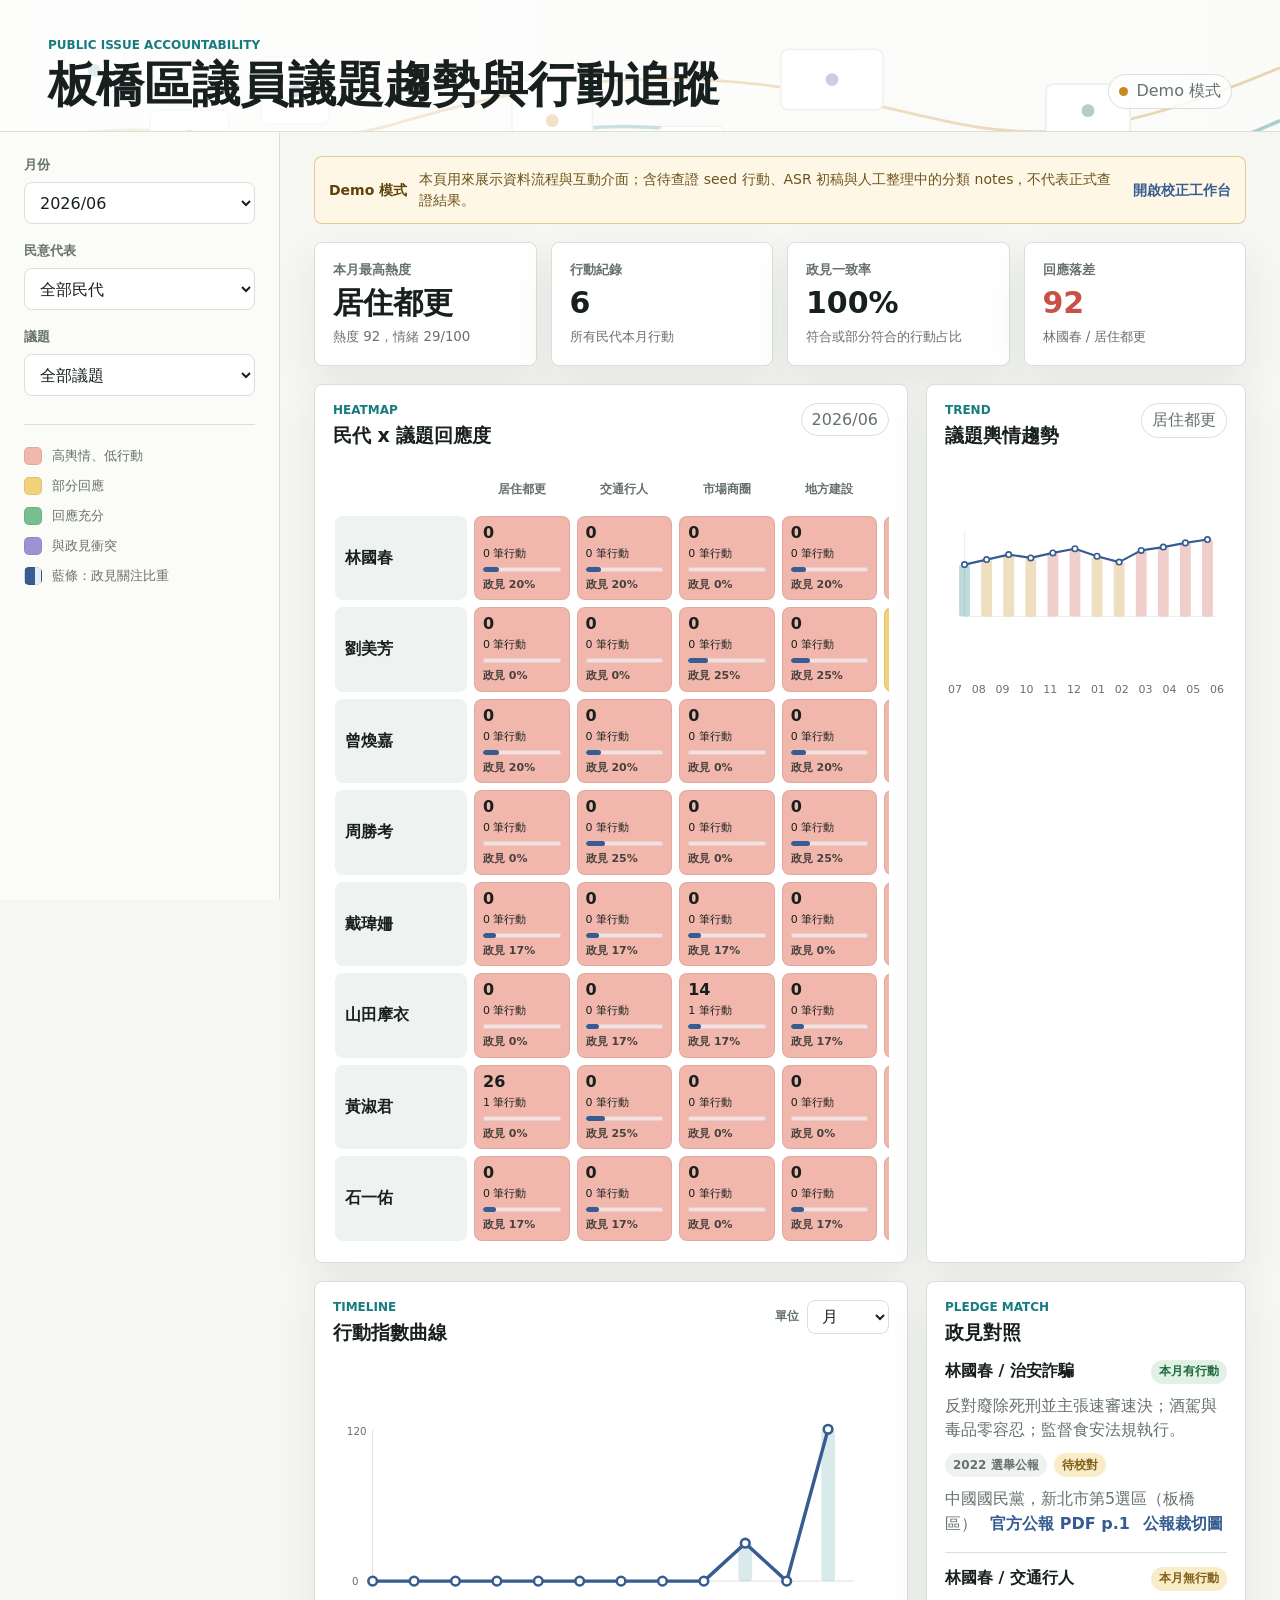
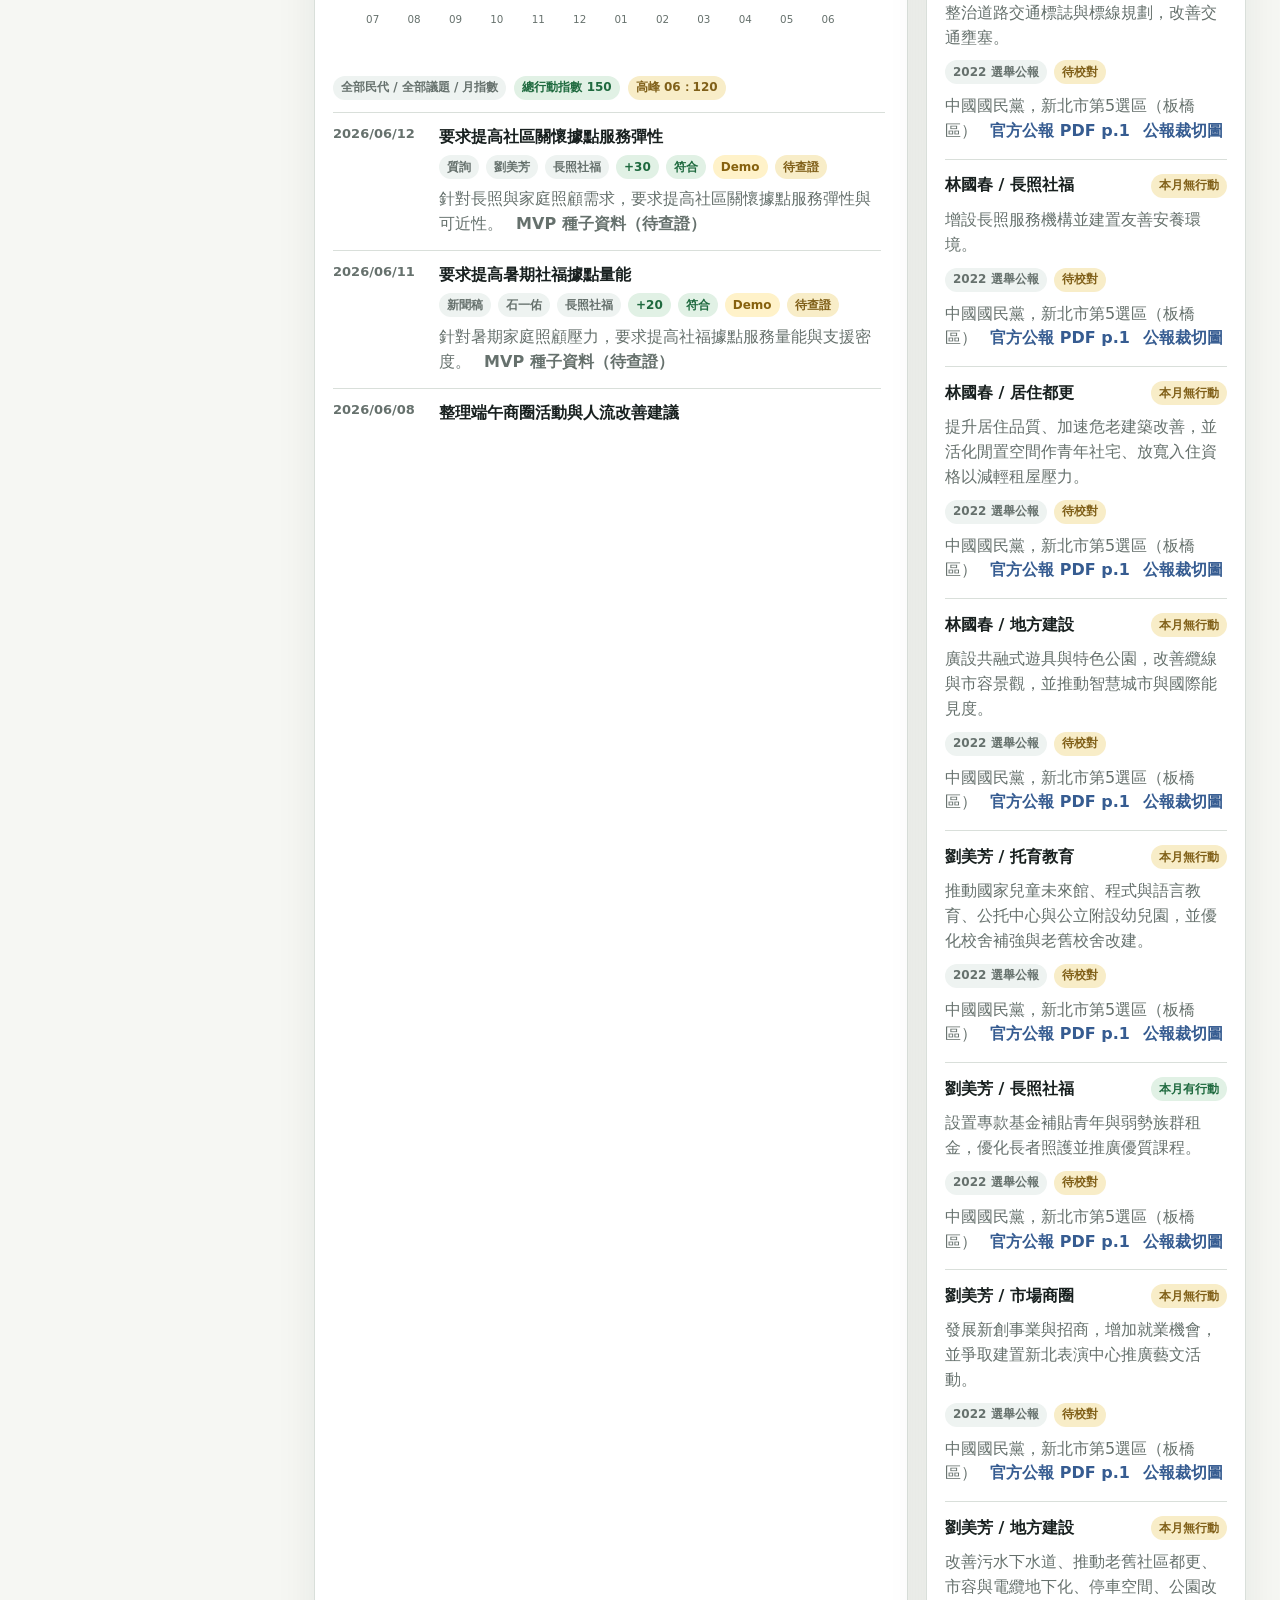
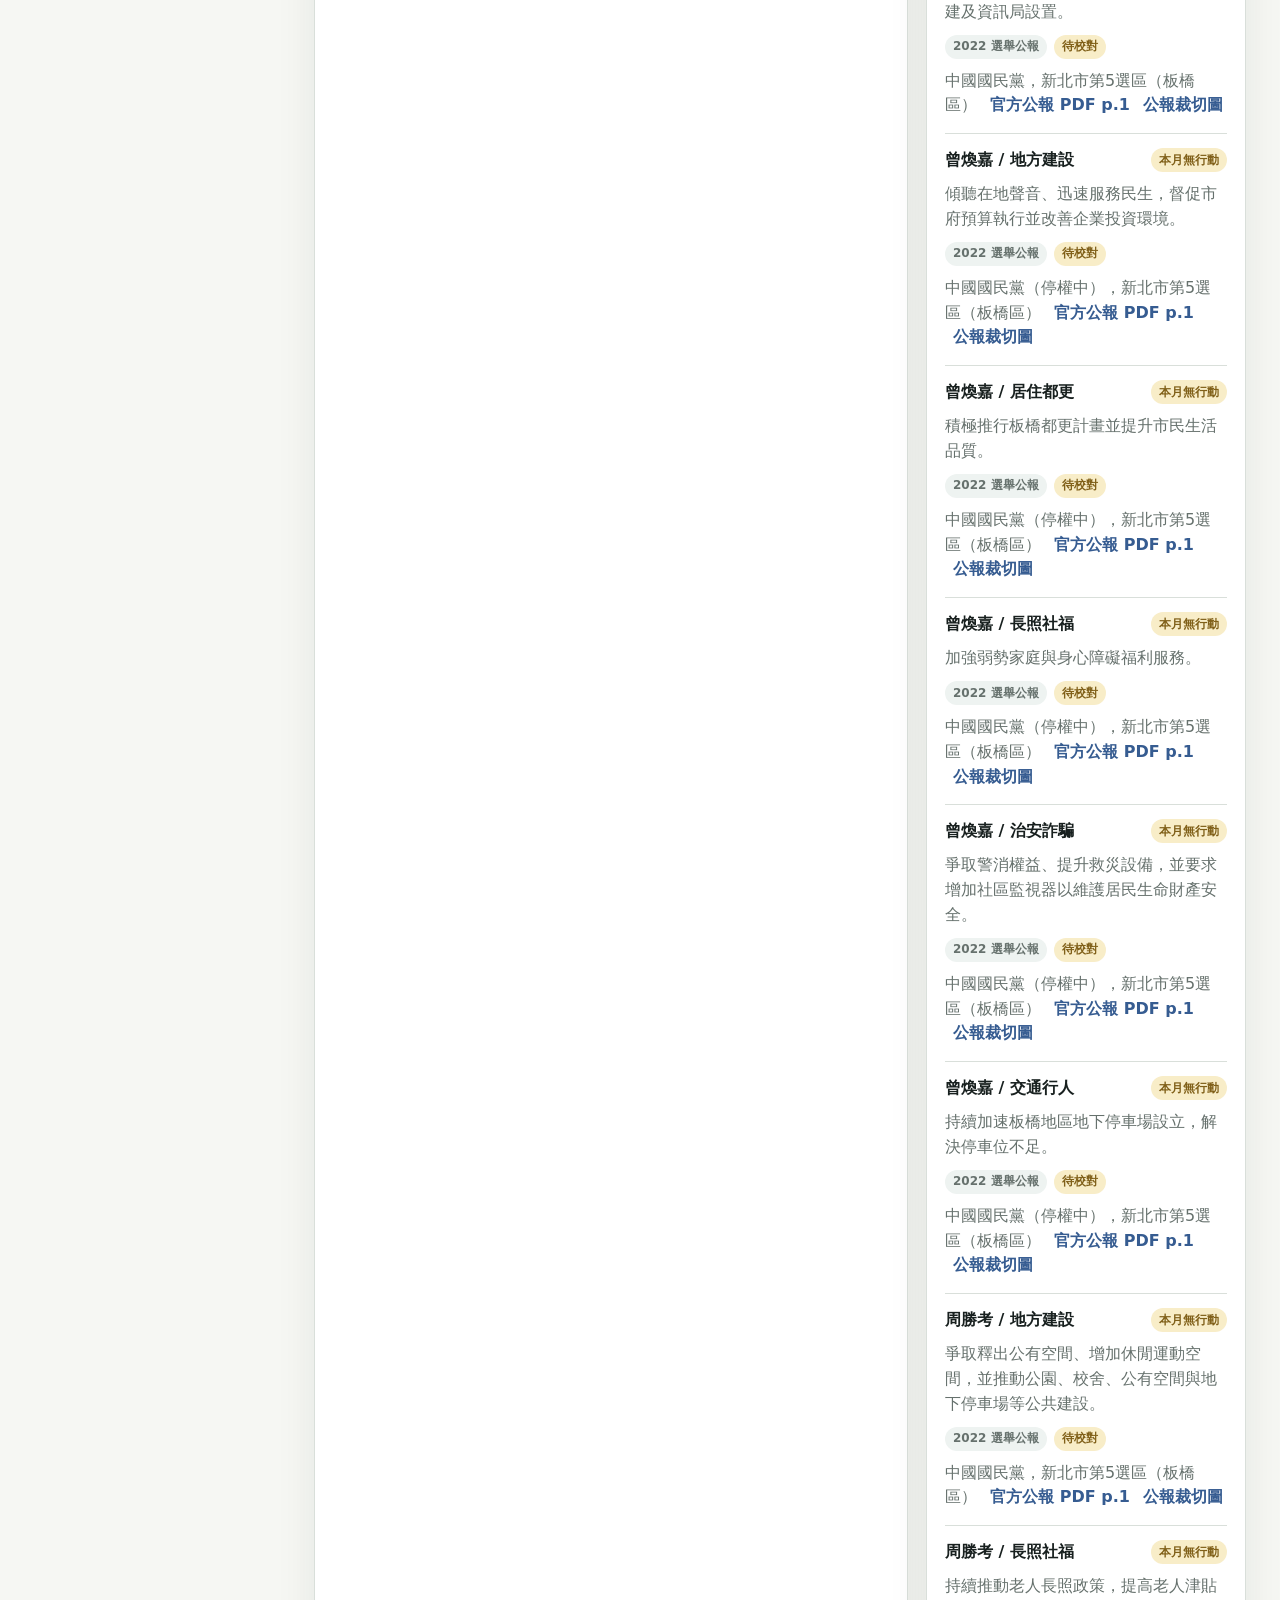
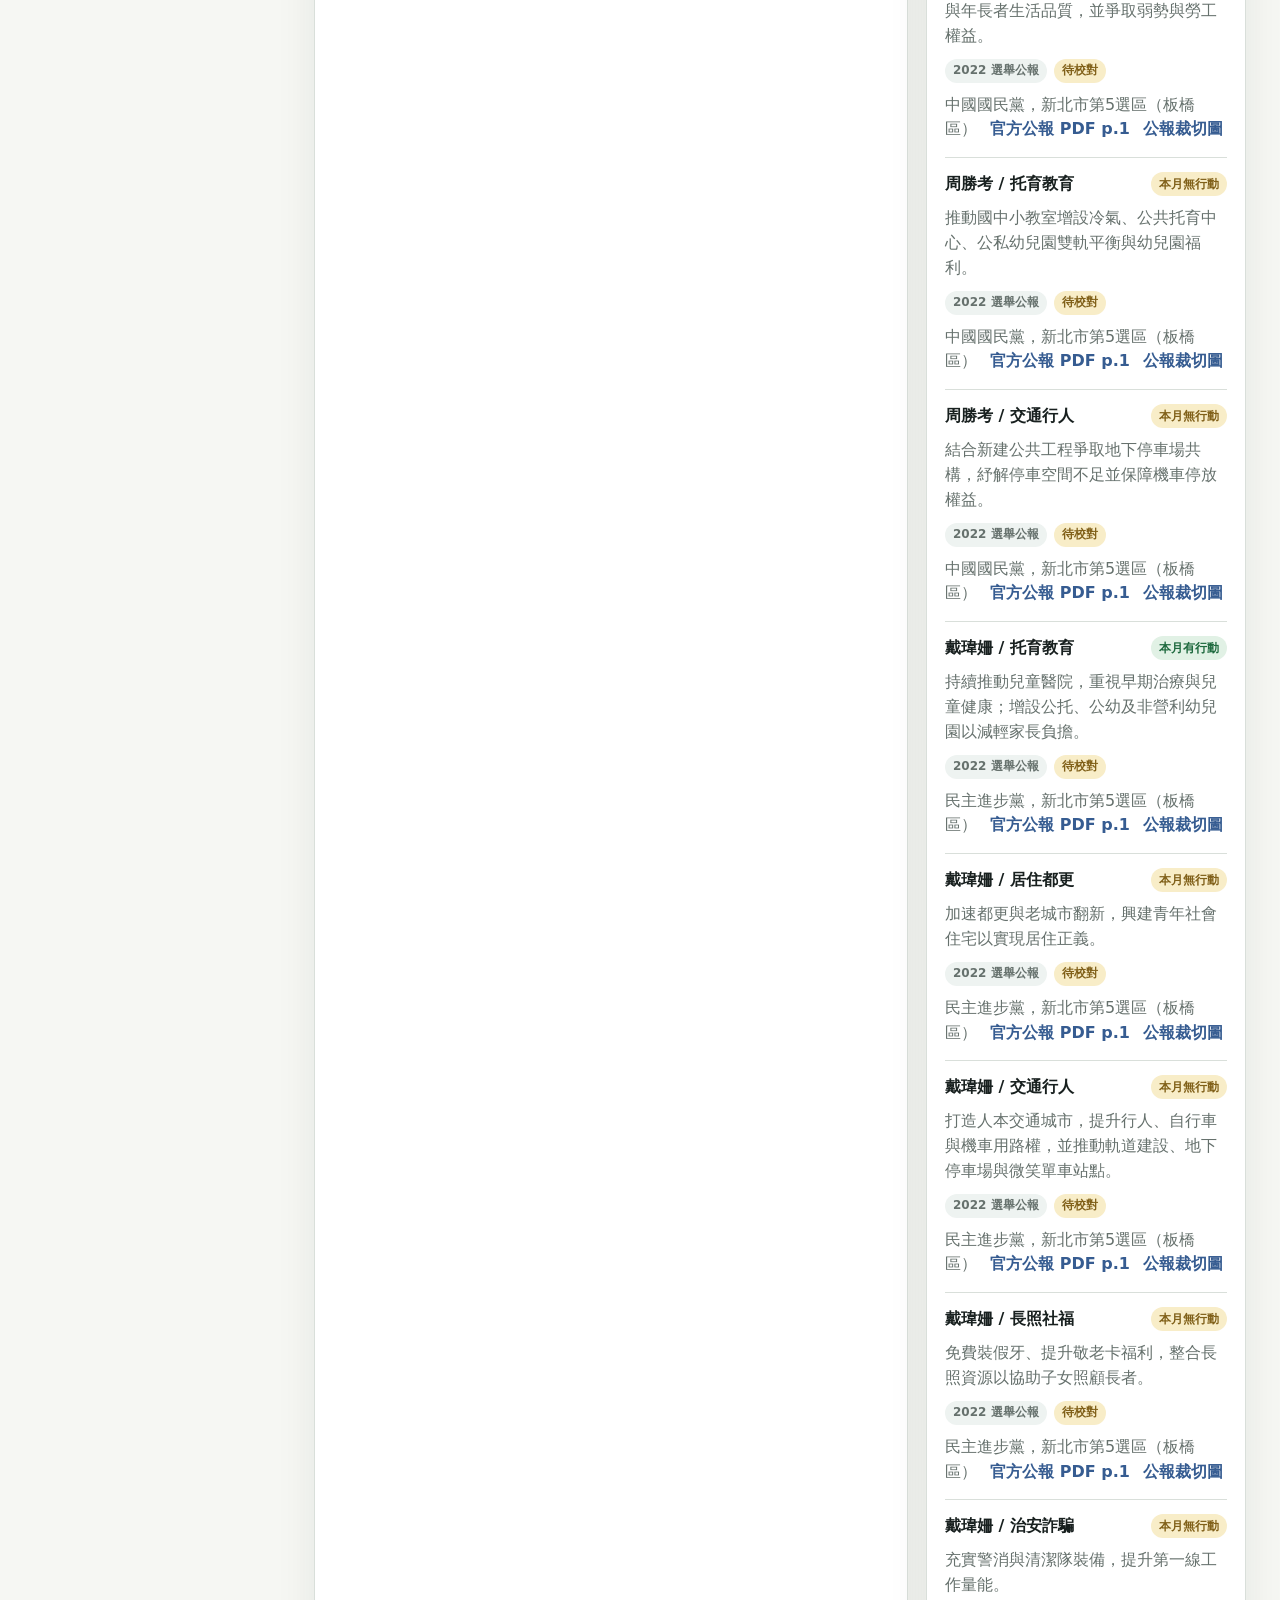
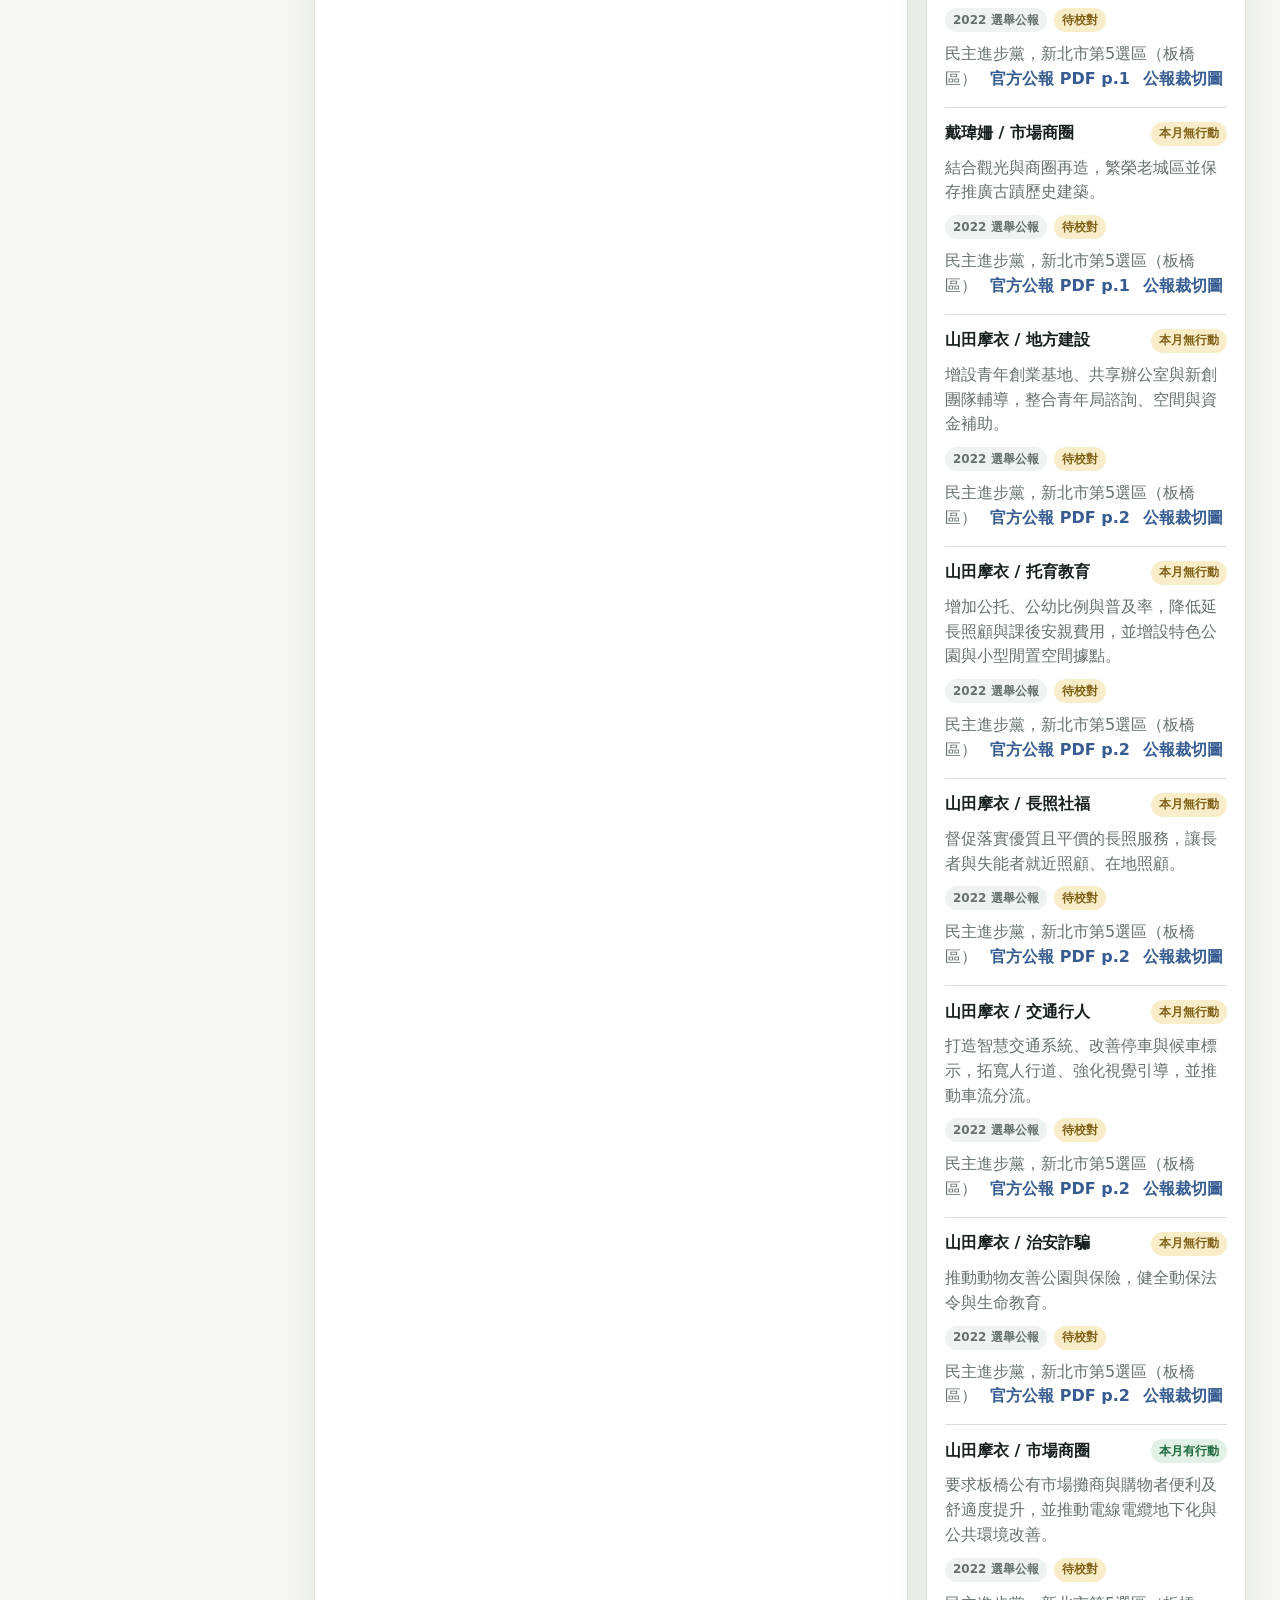
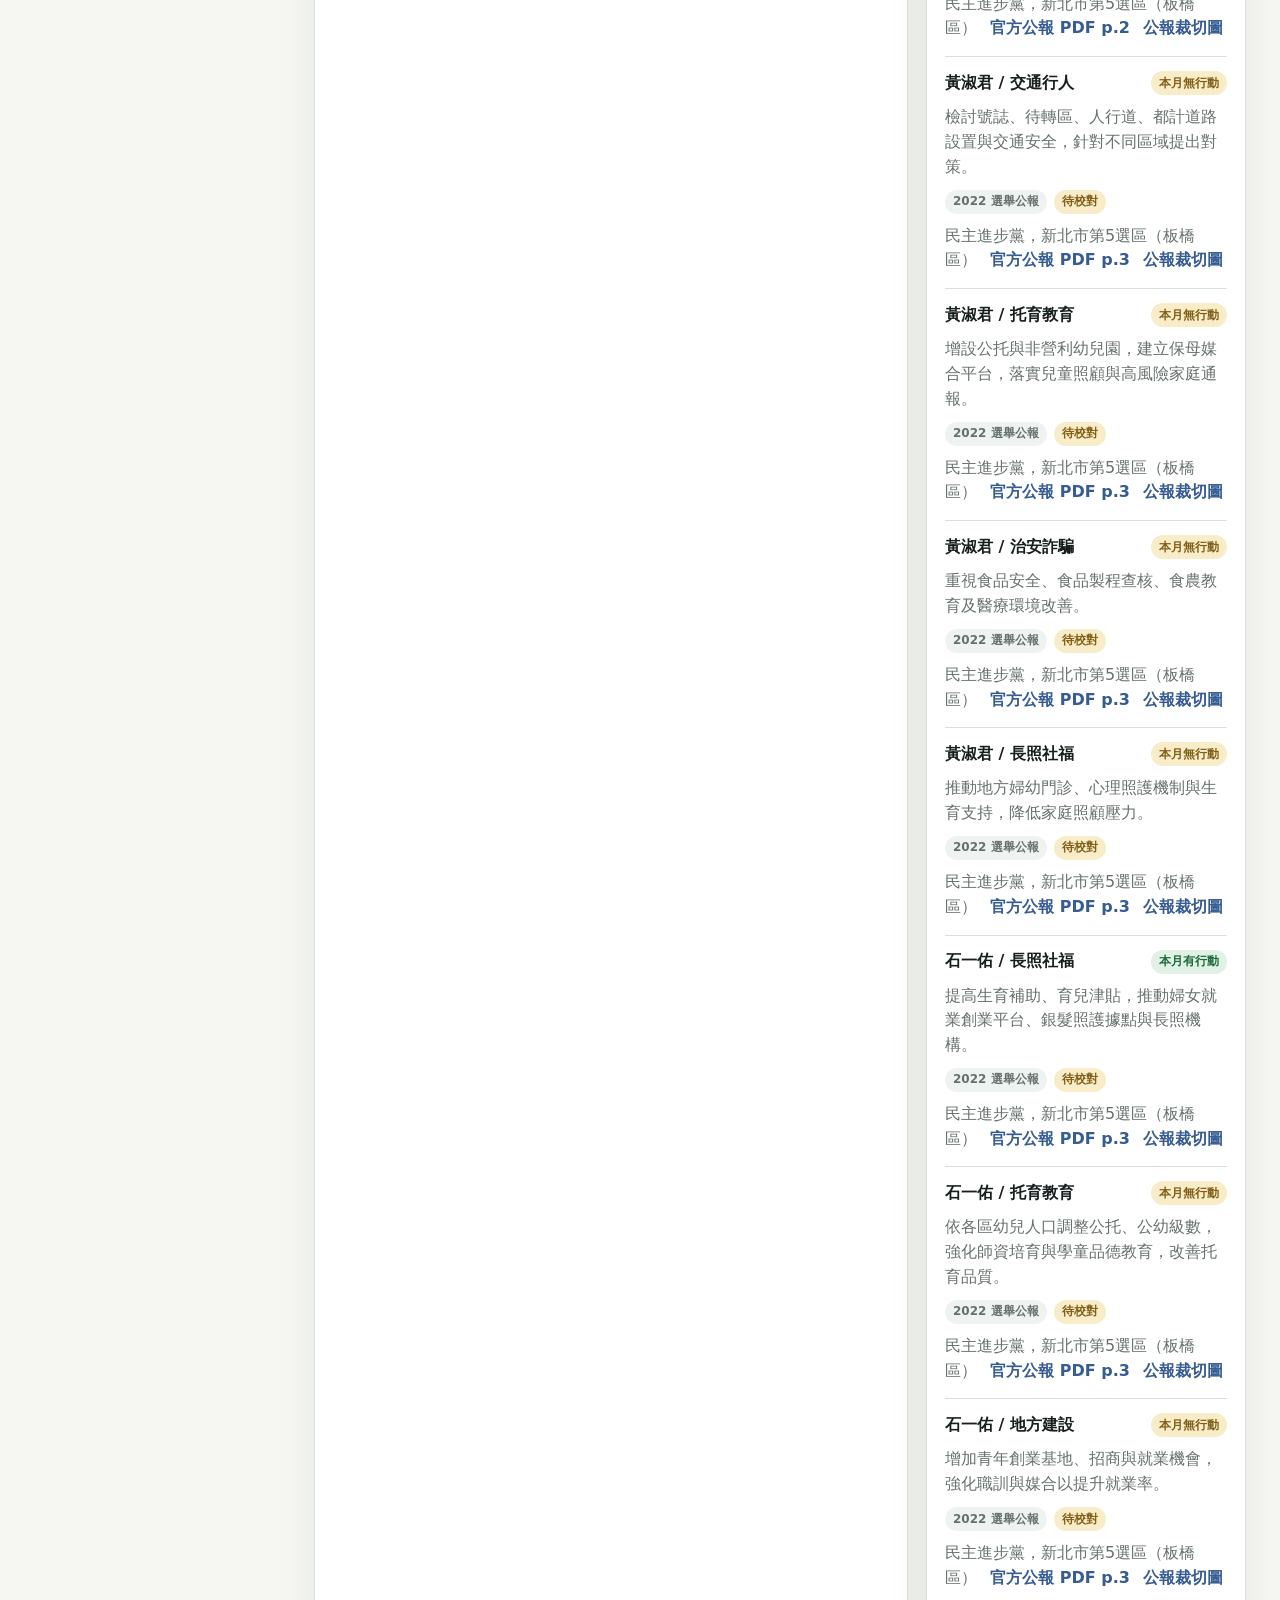
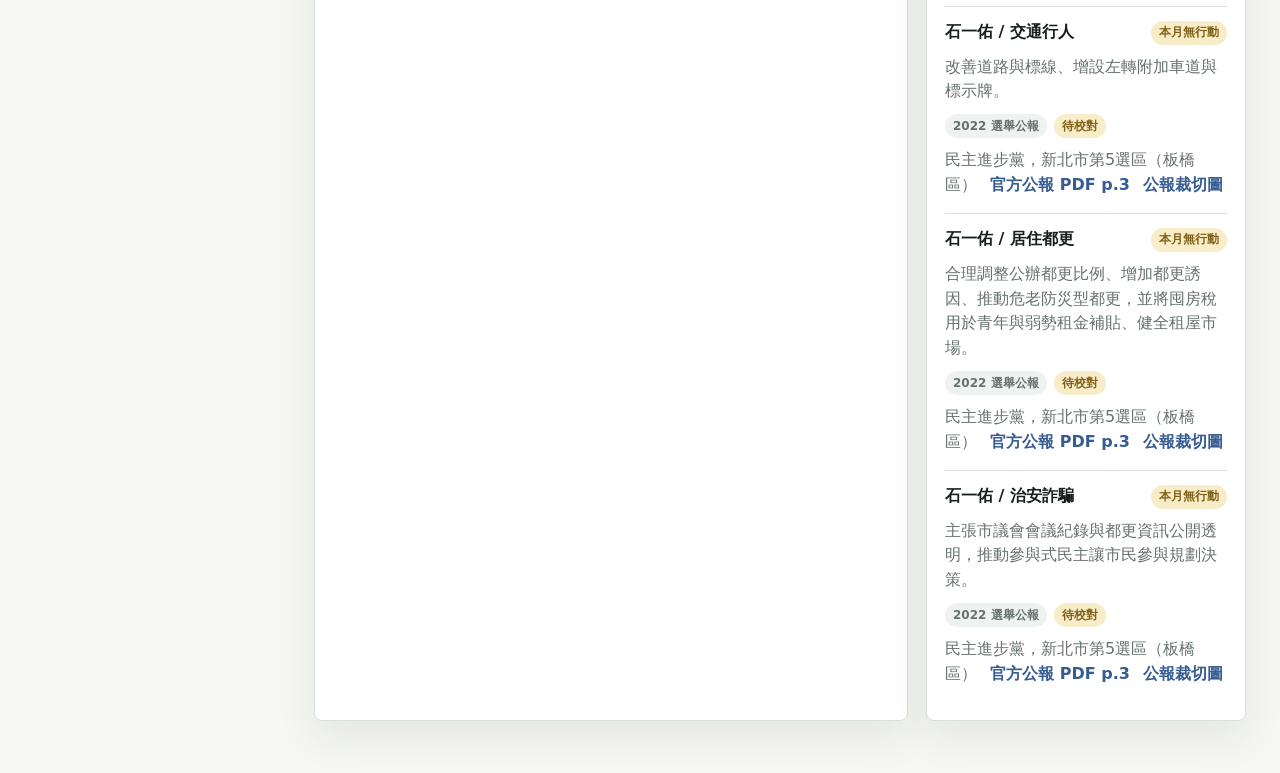
==== viewer/index.html @ 39107750 "Prepare GitHub Pages demo" ====
<!doctype html>
<html lang="zh-Hant">
  <head>
    <meta charset="utf-8" />
    <meta name="viewport" content="width=device-width, initial-scale=1" />
    <title>政治議題追蹤 MVP</title>
    <link rel="stylesheet" href="./styles.css" />
  </head>
  <body>
    <header class="app-header">
      <div>
        <p class="eyebrow">Public Issue Accountability</p>
        <h1>板橋區議員議題趨勢與行動追蹤</h1>
      </div>
      <div class="header-status">
        <span class="status-dot"></span>
        <span>Demo 模式</span>
      </div>
    </header>

    <main class="workspace">
      <aside class="sidebar" aria-label="篩選器">
        <div class="control-group">
          <label for="monthSelect">月份</label>
          <select id="monthSelect"></select>
        </div>
        <div class="control-group">
          <label for="repSelect">民意代表</label>
          <select id="repSelect"></select>
        </div>
        <div class="control-group">
          <label for="issueSelect">議題</label>
          <select id="issueSelect"></select>
        </div>
        <div class="legend">
          <div class="legend-row">
            <span class="swatch low"></span>
            <span>高輿情、低行動</span>
          </div>
          <div class="legend-row">
            <span class="swatch mid"></span>
            <span>部分回應</span>
          </div>
          <div class="legend-row">
            <span class="swatch high"></span>
            <span>回應充分</span>
          </div>
          <div class="legend-row">
            <span class="swatch conflict"></span>
            <span>與政見衝突</span>
          </div>
          <div class="legend-row">
            <span class="swatch pledge"></span>
            <span>藍條：政見關注比重</span>
          </div>
        </div>
      </aside>

      <section class="content">
        <section class="demo-notice" aria-label="Demo 模式說明">
          <strong>Demo 模式</strong>
          <span>本頁用來展示資料流程與互動介面；含待查證 seed 行動、ASR 初稿與人工整理中的分類 notes，不代表正式查證結果。</span>
          <a href="./reviewer/review.html">開啟校正工作台</a>
        </section>

        <section class="kpi-grid" aria-label="本月摘要">
          <article class="kpi">
            <span>本月最高熱度</span>
            <strong id="hotIssue">--</strong>
            <small id="hotIssueMeta">--</small>
          </article>
          <article class="kpi">
            <span>行動紀錄</span>
            <strong id="actionCount">--</strong>
            <small id="actionCountMeta">--</small>
          </article>
          <article class="kpi">
            <span>政見一致率</span>
            <strong id="alignmentRate">--</strong>
            <small>符合或部分符合的行動占比</small>
          </article>
          <article class="kpi warning">
            <span>回應落差</span>
            <strong id="responseGap">--</strong>
            <small id="responseGapMeta">--</small>
          </article>
        </section>

        <section class="analysis-grid">
          <section class="panel heatmap-panel">
            <div class="panel-title">
              <div>
                <p class="eyebrow">Heatmap</p>
                <div class="title-inline">
                  <h2>民代 x 議題回應度</h2>
                  <button id="resetFilters" class="ghost-button" type="button" hidden>
                    回到總覽
                  </button>
                </div>
              </div>
              <span id="heatmapMonth" class="pill"></span>
            </div>
            <div id="heatmap" class="heatmap" role="grid"></div>
          </section>

          <section class="panel trend-panel">
            <div class="panel-title">
              <div>
                <p class="eyebrow">Trend</p>
                <h2>議題輿情趨勢</h2>
              </div>
              <span id="trendIssue" class="pill"></span>
            </div>
            <div id="trendChart" class="trend-chart" aria-label="議題趨勢圖"></div>
          </section>
        </section>

        <section class="detail-grid">
          <section class="panel">
            <div class="panel-title">
              <div>
                <p class="eyebrow">Timeline</p>
                <h2>行動指數曲線</h2>
              </div>
              <div class="panel-actions">
                <label class="compact-label" for="timelineUnit">單位</label>
                <select id="timelineUnit" class="compact-select">
                  <option value="month">月</option>
                  <option value="day">日</option>
                </select>
              </div>
            </div>
            <div id="timeline" class="timeline"></div>
          </section>

          <section class="panel">
            <div class="panel-title">
              <div>
                <p class="eyebrow">Pledge Match</p>
                <h2>政見對照</h2>
              </div>
            </div>
            <div id="pledgePanel" class="pledge-panel"></div>
          </section>
        </section>
      </section>
    </main>

    <script src="./data.js"></script>
    <script src="./pledges.js"></script>
    <script src="./actions.js"></script>
    <script src="./actionEvidence.js"></script>
    <script src="./app.js"></script>
  </body>
</html>
---- viewer/styles.css ----
:root {
  color-scheme: light;
  --bg: #f6f7f3;
  --surface: #ffffff;
  --surface-2: #eef3f1;
  --ink: #18201f;
  --muted: #66716d;
  --line: #d9dfda;
  --teal: #167c80;
  --blue: #365c91;
  --gold: #c98921;
  --coral: #c95047;
  --green: #2f7d4f;
  --violet: #6554a6;
  --shadow: 0 16px 40px rgba(31, 43, 40, 0.08);
}

* {
  box-sizing: border-box;
}

body {
  margin: 0;
  background: var(--bg);
  color: var(--ink);
  font-family:
    Inter, ui-sans-serif, system-ui, -apple-system, BlinkMacSystemFont,
    "Segoe UI", "Noto Sans TC", sans-serif;
}

button,
select {
  font: inherit;
}

button {
  border: 0;
}

.app-header {
  display: flex;
  align-items: end;
  justify-content: space-between;
  gap: 24px;
  min-height: 132px;
  padding: 28px clamp(18px, 4vw, 48px) 22px;
  background:
    linear-gradient(90deg, rgba(255, 255, 255, 0.86), rgba(255, 255, 255, 0.5)),
    url("./assets/civic-grid.svg");
  background-size: cover;
  border-bottom: 1px solid var(--line);
}

h1,
h2,
p {
  margin: 0;
}

h1 {
  max-width: 880px;
  font-size: clamp(28px, 4vw, 48px);
  line-height: 1.05;
  letter-spacing: 0;
}

h2 {
  font-size: 19px;
  line-height: 1.2;
  letter-spacing: 0;
}

.eyebrow {
  margin-bottom: 7px;
  color: var(--teal);
  font-size: 12px;
  font-weight: 800;
  letter-spacing: 0;
  text-transform: uppercase;
}

.header-status,
.pill {
  display: inline-flex;
  align-items: center;
  gap: 8px;
  min-height: 32px;
  padding: 6px 10px;
  border: 1px solid var(--line);
  border-radius: 999px;
  background: rgba(255, 255, 255, 0.82);
  color: var(--muted);
  white-space: nowrap;
}

.status-dot {
  width: 9px;
  height: 9px;
  border-radius: 999px;
  background: var(--gold);
}

.workspace {
  display: grid;
  grid-template-columns: 280px minmax(0, 1fr);
  min-height: calc(100vh - 132px);
}

.sidebar {
  position: sticky;
  top: 0;
  align-self: start;
  min-height: calc(100vh - 132px);
  padding: 24px;
  border-right: 1px solid var(--line);
  background: #fbfcf8;
}

.control-group {
  display: grid;
  gap: 8px;
  margin-bottom: 18px;
}

label {
  color: var(--muted);
  font-size: 13px;
  font-weight: 700;
}

select {
  width: 100%;
  min-height: 42px;
  padding: 8px 34px 8px 11px;
  border: 1px solid var(--line);
  border-radius: 8px;
  background: var(--surface);
  color: var(--ink);
}

.ghost-button {
  display: inline-flex;
  align-items: center;
  justify-content: center;
  width: 100%;
  min-height: 42px;
  margin: 2px 0 18px;
  border: 1px solid var(--blue);
  border-radius: 8px;
  background: #eef4fb;
  color: var(--blue);
  font-weight: 850;
  cursor: pointer;
}

.ghost-button[hidden] {
  display: none;
}

.ghost-button:hover,
.ghost-button:focus-visible {
  outline: 2px solid rgba(54, 92, 145, 0.32);
  outline-offset: 2px;
}

.title-inline {
  display: flex;
  align-items: center;
  flex-wrap: wrap;
  gap: 10px;
}

.title-inline .ghost-button {
  width: auto;
  min-height: 32px;
  margin: 0;
  padding: 5px 12px;
  font-size: 13px;
}

.legend {
  display: grid;
  gap: 12px;
  margin-top: 28px;
  padding-top: 22px;
  border-top: 1px solid var(--line);
  color: var(--muted);
  font-size: 13px;
}

.legend-row {
  display: flex;
  align-items: center;
  gap: 10px;
}

.swatch {
  width: 18px;
  height: 18px;
  border-radius: 5px;
  border: 1px solid rgba(0, 0, 0, 0.08);
}

.swatch.low {
  background: #f2b7ac;
}

.swatch.mid {
  background: #f2d27b;
}

.swatch.high {
  background: #77bf91;
}

.swatch.conflict {
  background: #9f91d3;
}

.swatch.pledge {
  background: linear-gradient(90deg, var(--blue) 64%, #e7edf5 64%);
}

.content {
  min-width: 0;
  padding: 24px clamp(16px, 3vw, 34px) 34px;
}

.demo-notice {
  display: flex;
  align-items: center;
  gap: 12px;
  margin-bottom: 18px;
  padding: 12px 14px;
  border: 1px solid rgba(201, 137, 33, 0.42);
  border-radius: 8px;
  background: #fff7e6;
  color: #5e430b;
  line-height: 1.5;
}

.demo-notice strong {
  flex: 0 0 auto;
  font-size: 14px;
}

.demo-notice span {
  flex: 1 1 auto;
  color: #6d531b;
  font-size: 14px;
}

.demo-notice a {
  flex: 0 0 auto;
  color: var(--blue);
  font-size: 14px;
  font-weight: 850;
  text-decoration: none;
}

.kpi-grid {
  display: grid;
  grid-template-columns: repeat(4, minmax(0, 1fr));
  gap: 14px;
  margin-bottom: 18px;
}

.kpi {
  display: grid;
  gap: 8px;
  min-height: 124px;
  padding: 18px;
  border: 1px solid var(--line);
  border-radius: 8px;
  background: var(--surface);
  box-shadow: var(--shadow);
}

.kpi span {
  color: var(--muted);
  font-size: 13px;
  font-weight: 800;
}

.kpi strong {
  color: var(--ink);
  font-size: 30px;
  line-height: 1;
  letter-spacing: 0;
}

.kpi small {
  color: var(--muted);
  line-height: 1.45;
}

.kpi.warning strong {
  color: var(--coral);
}

.analysis-grid,
.detail-grid {
  display: grid;
  grid-template-columns: minmax(0, 1.3fr) minmax(320px, 0.7fr);
  gap: 18px;
  margin-bottom: 18px;
}

.panel {
  min-width: 0;
  padding: 18px;
  border: 1px solid var(--line);
  border-radius: 8px;
  background: var(--surface);
  box-shadow: var(--shadow);
}

.panel-title {
  display: flex;
  align-items: start;
  justify-content: space-between;
  gap: 16px;
  margin-bottom: 16px;
}

.panel-actions {
  display: flex;
  align-items: center;
  gap: 8px;
}

.compact-label {
  color: var(--muted);
  font-size: 12px;
  font-weight: 800;
}

.compact-select {
  width: auto;
  min-width: 82px;
  min-height: 34px;
  padding: 5px 28px 5px 10px;
}

.heatmap {
  display: grid;
  gap: 7px;
  overflow-x: auto;
  padding: 8px 2px 3px;
}

.heatmap-row {
  display: grid;
  grid-template-columns: 132px repeat(var(--issue-count), minmax(92px, 1fr));
  gap: 7px;
  min-width: var(--heatmap-min-width, 850px);
}

.heatmap-label,
.heatmap-cell {
  min-height: 76px;
  border-radius: 8px;
}

.heatmap-head {
  display: grid;
  place-items: center;
  min-height: 38px;
  padding: 4px 6px;
  border-radius: 8px;
  background: transparent;
  color: var(--muted);
  font-size: 12px;
  font-weight: 800;
  text-align: center;
}

.heatmap-issue-head {
  width: 100%;
  cursor: pointer;
}

.heatmap-issue-head:hover,
.heatmap-issue-head:focus-visible {
  background: var(--surface-2);
  color: var(--blue);
  outline: 2px solid rgba(54, 92, 145, 0.28);
  outline-offset: 2px;
}

.heatmap-label {
  display: flex;
  align-items: center;
  padding: 8px 10px;
  background: var(--surface-2);
  font-weight: 800;
}

.heatmap-cell {
  display: grid;
  align-content: center;
  gap: 6px;
  width: 100%;
  border: 1px solid rgba(0, 0, 0, 0.08);
  padding: 8px;
  color: #17201d;
  text-align: left;
  cursor: pointer;
}

.heatmap-cell:hover,
.heatmap-cell:focus-visible {
  outline: 2px solid var(--blue);
  outline-offset: 2px;
}

.heatmap-cell strong {
  font-size: 16px;
  line-height: 1;
}

.heatmap-cell span {
  font-size: 11px;
  line-height: 1.25;
}

.pledge-meter {
  display: block;
  width: 100%;
  height: 5px;
  overflow: hidden;
  border-radius: 999px;
  background: rgba(255, 255, 255, 0.58);
  box-shadow: inset 0 0 0 1px rgba(54, 92, 145, 0.12);
}

.pledge-meter span {
  display: block;
  height: 100%;
  border-radius: inherit;
  background: var(--blue);
}

.heatmap-cell .pledge-attention {
  color: rgba(23, 32, 29, 0.78);
  font-weight: 800;
}

.trend-chart {
  display: grid;
  grid-template-rows: 220px auto;
  min-height: 282px;
}

.trend-svg {
  width: 100%;
  height: 220px;
  overflow: visible;
}

.trend-axis {
  display: grid;
  grid-template-columns: repeat(12, 1fr);
  gap: 4px;
  color: var(--muted);
  font-size: 11px;
  text-align: center;
}

.timeline {
  display: grid;
  gap: 12px;
  overflow: hidden;
  padding-right: 4px;
}

.timeline-chart {
  display: grid;
  gap: 10px;
}

.timeline-svg {
  width: 100%;
  height: 306px;
  overflow: visible;
}

.timeline-summary {
  display: flex;
  flex-wrap: wrap;
  gap: 8px;
}

.evidence-list {
  max-height: 310px;
  overflow: auto;
  padding-right: 4px;
  border-top: 1px solid var(--line);
}

.event {
  display: grid;
  grid-template-columns: 92px minmax(0, 1fr);
  gap: 14px;
  padding: 13px 0;
  border-bottom: 1px solid var(--line);
}

.event:last-child {
  border-bottom: 0;
}

.event-date {
  color: var(--muted);
  font-size: 13px;
  font-weight: 800;
}

.event-body {
  display: grid;
  gap: 8px;
}

.event-title {
  font-weight: 850;
  line-height: 1.35;
}

.event-meta {
  display: flex;
  flex-wrap: wrap;
  gap: 7px;
}

.tag {
  display: inline-flex;
  align-items: center;
  min-height: 24px;
  padding: 3px 8px;
  border-radius: 999px;
  background: var(--surface-2);
  color: var(--muted);
  font-size: 12px;
  font-weight: 750;
}

.tag.good {
  background: #e1f1e5;
  color: #1f6a3f;
}

.tag.mixed {
  background: #f8edc8;
  color: #806019;
}

.tag.bad {
  background: #f8ddd9;
  color: #9c352d;
}

.tag.conflict {
  background: #e9e5f7;
  color: #55459b;
}

.tag.demo {
  background: #fff2c9;
  color: #86610e;
}

.event-summary,
.pledge-copy {
  color: var(--muted);
  line-height: 1.55;
}

.source-link {
  display: inline-flex;
  margin-left: 8px;
  color: var(--blue);
  font-weight: 800;
  text-decoration: none;
}

.source-link:hover {
  text-decoration: underline;
}

.source-note {
  display: inline-flex;
  margin-left: 8px;
  color: var(--muted);
  font-weight: 800;
}

.source-link.compact,
.source-note.compact {
  margin-left: 4px;
}

.event-evidence {
  margin-top: 10px;
  border-top: 1px solid var(--line);
  padding-top: 10px;
}

.event-evidence summary {
  cursor: pointer;
  color: var(--ink);
  font-size: 13px;
  font-weight: 900;
}

.evidence-items {
  display: grid;
  gap: 9px;
  margin-top: 10px;
}

.evidence-item {
  display: grid;
  grid-template-columns: max-content minmax(0, 1fr);
  align-items: start;
  gap: 8px;
}

.evidence-item p {
  margin: 0;
  color: var(--muted);
  line-height: 1.5;
}

.pledge-panel {
  display: grid;
  gap: 14px;
}

.pledge-block {
  display: grid;
  gap: 10px;
  padding-bottom: 15px;
  border-bottom: 1px solid var(--line);
}

.pledge-block:last-child {
  border-bottom: 0;
}

.pledge-heading {
  display: flex;
  align-items: center;
  justify-content: space-between;
  gap: 10px;
  font-weight: 850;
}

.empty-state {
  padding: 28px 0;
  color: var(--muted);
  line-height: 1.6;
}

@media (max-width: 1080px) {
  .workspace,
  .analysis-grid,
  .detail-grid {
    grid-template-columns: 1fr;
  }

  .sidebar {
    position: static;
    min-height: auto;
    display: grid;
    grid-template-columns: repeat(3, minmax(0, 1fr));
    gap: 14px;
    border-right: 0;
    border-bottom: 1px solid var(--line);
  }

  .legend {
    grid-column: 1 / -1;
    grid-template-columns: repeat(5, max-content);
    align-items: center;
    gap: 16px;
    margin-top: 0;
    padding-top: 14px;
  }
}

@media (max-width: 760px) {
  .app-header {
    display: grid;
    align-items: start;
  }

  .sidebar,
  .kpi-grid {
    grid-template-columns: 1fr;
  }

  .legend {
    grid-template-columns: 1fr 1fr;
  }

  .panel-title {
    display: grid;
  }

  .panel-actions {
    justify-content: start;
  }

  .event {
    grid-template-columns: 1fr;
    gap: 5px;
  }
}
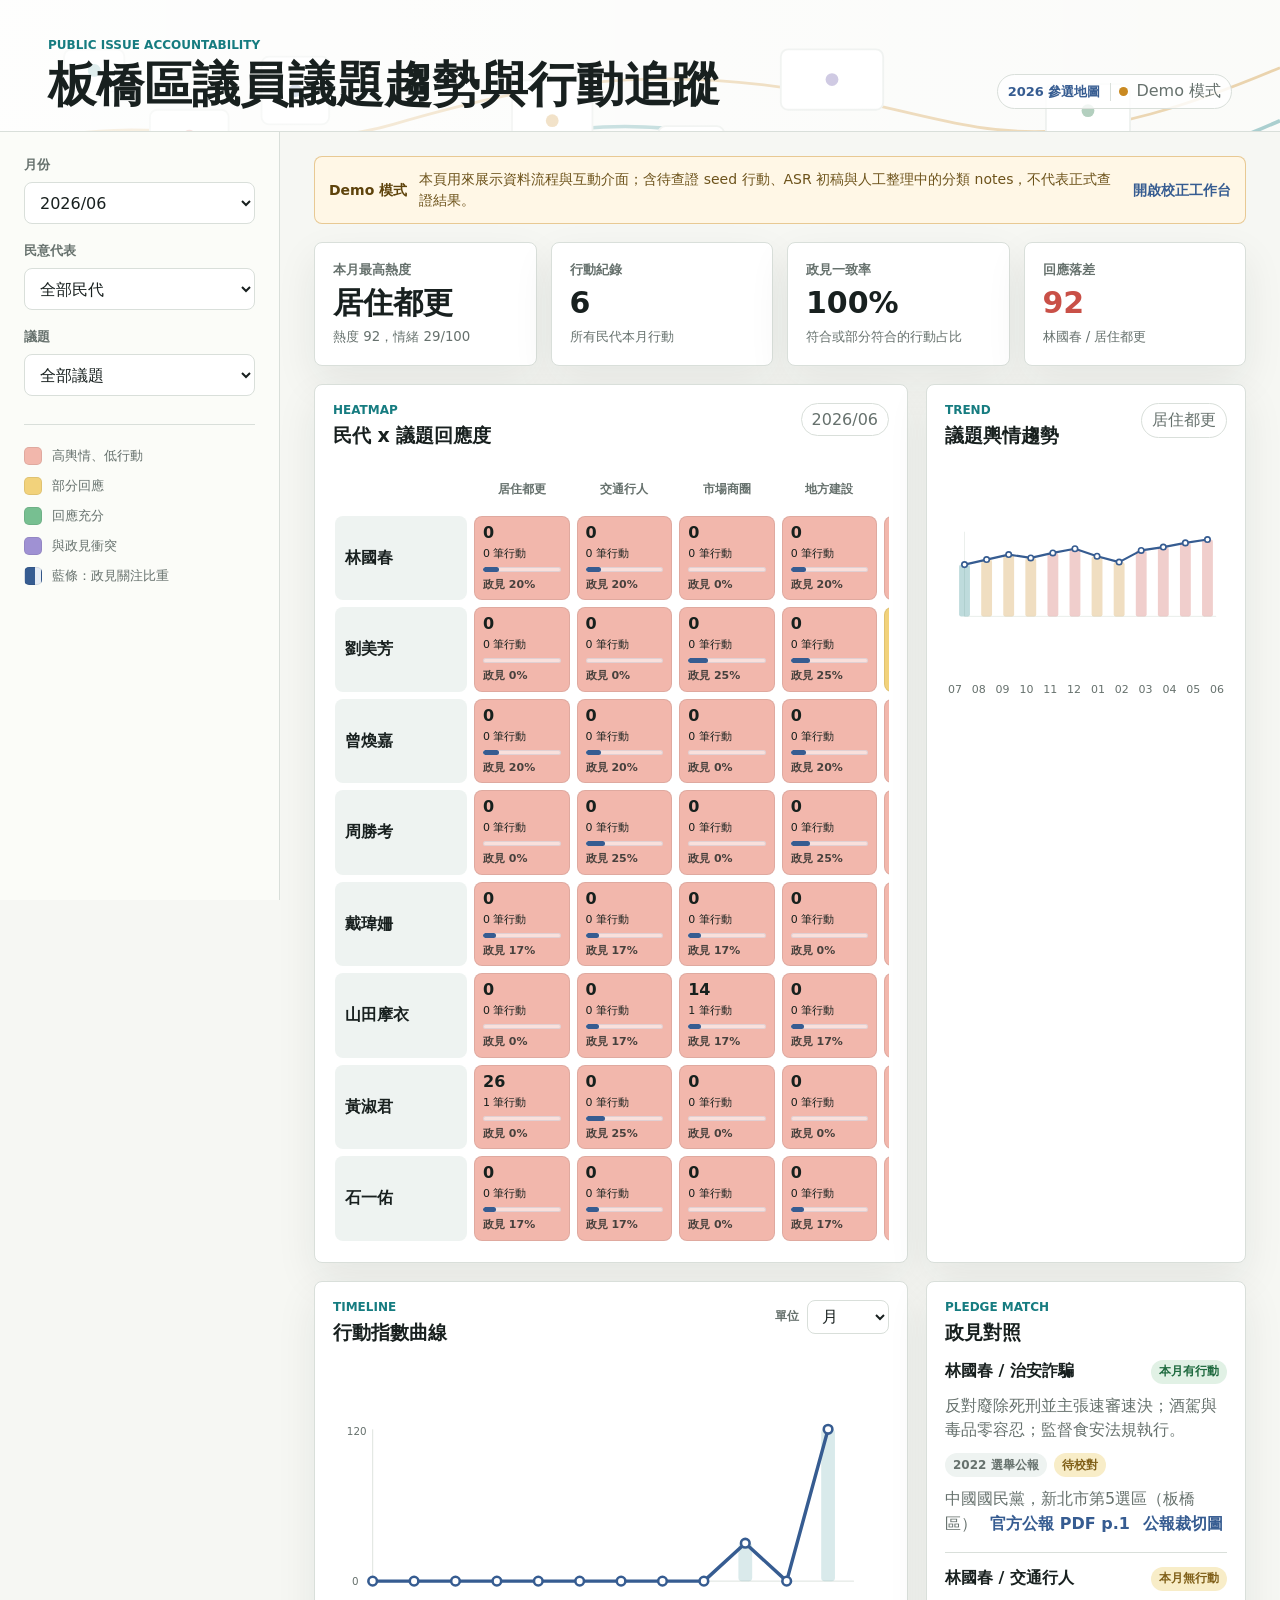
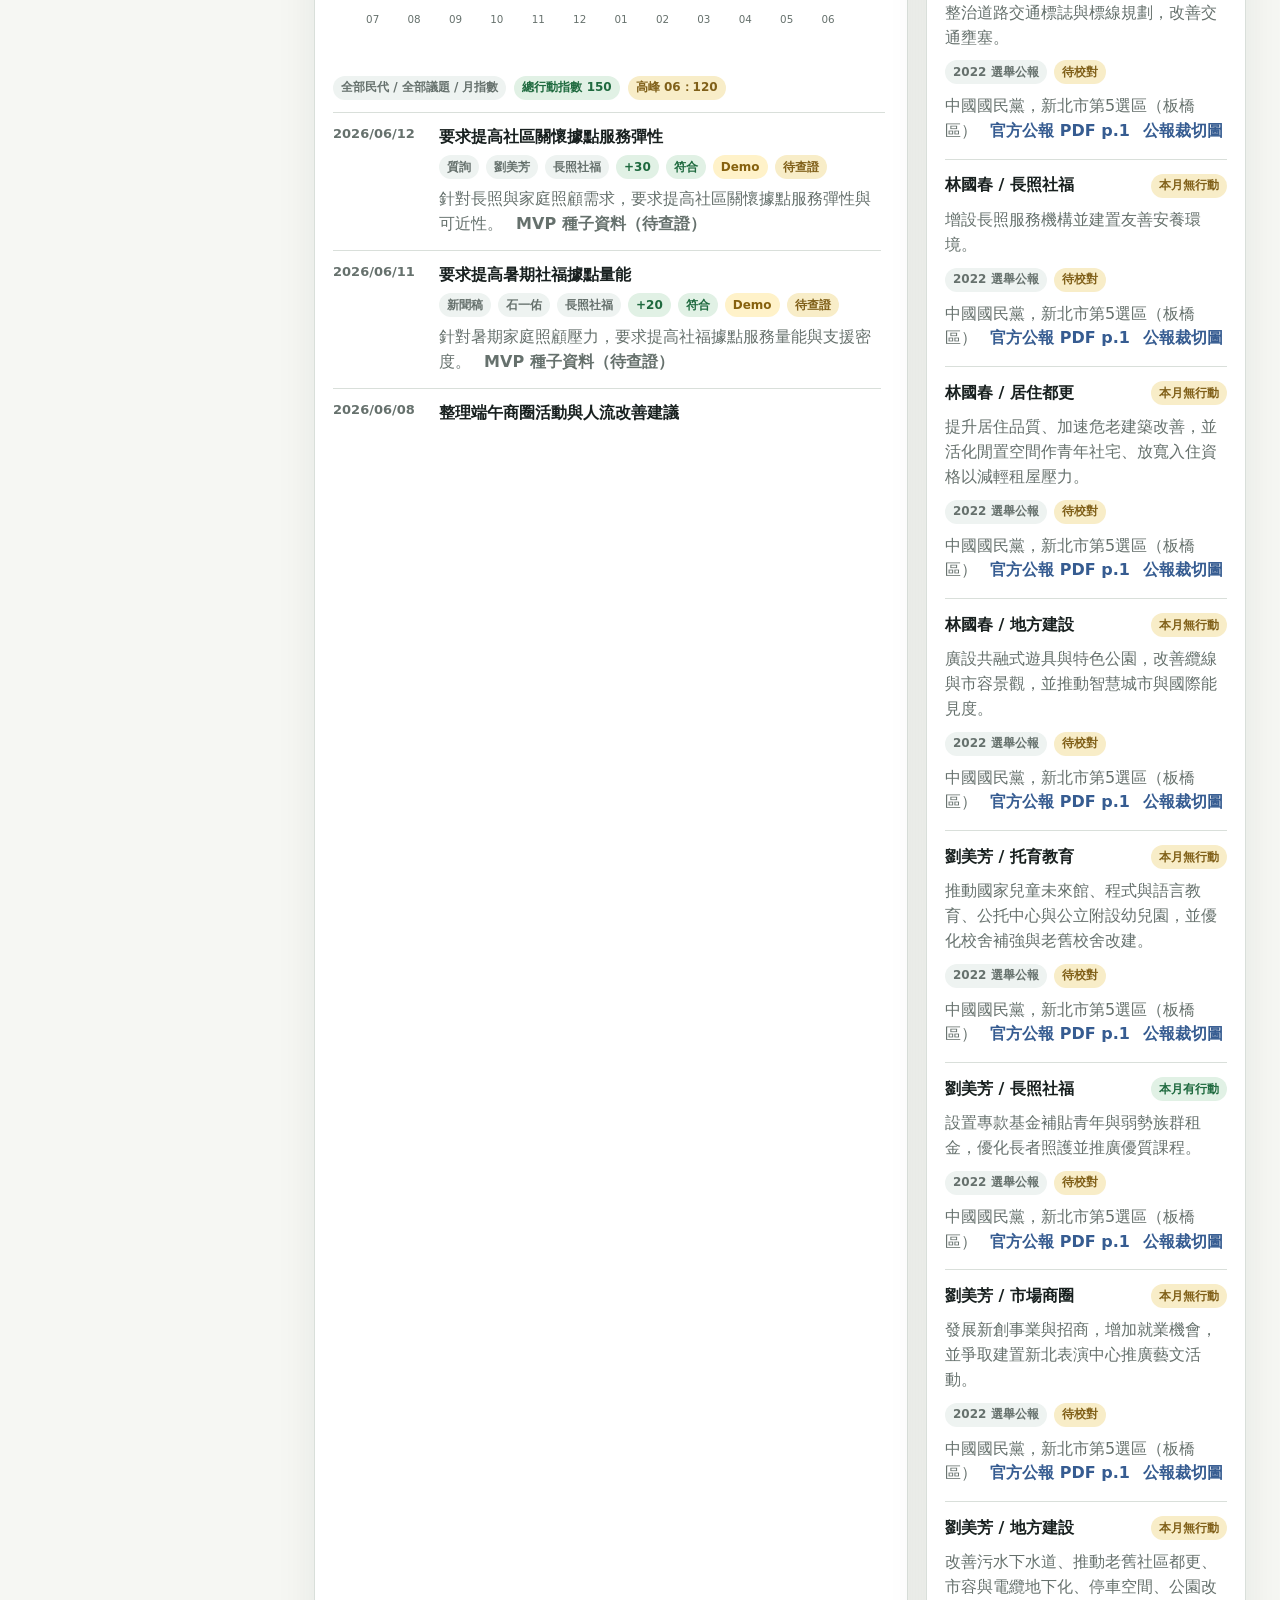
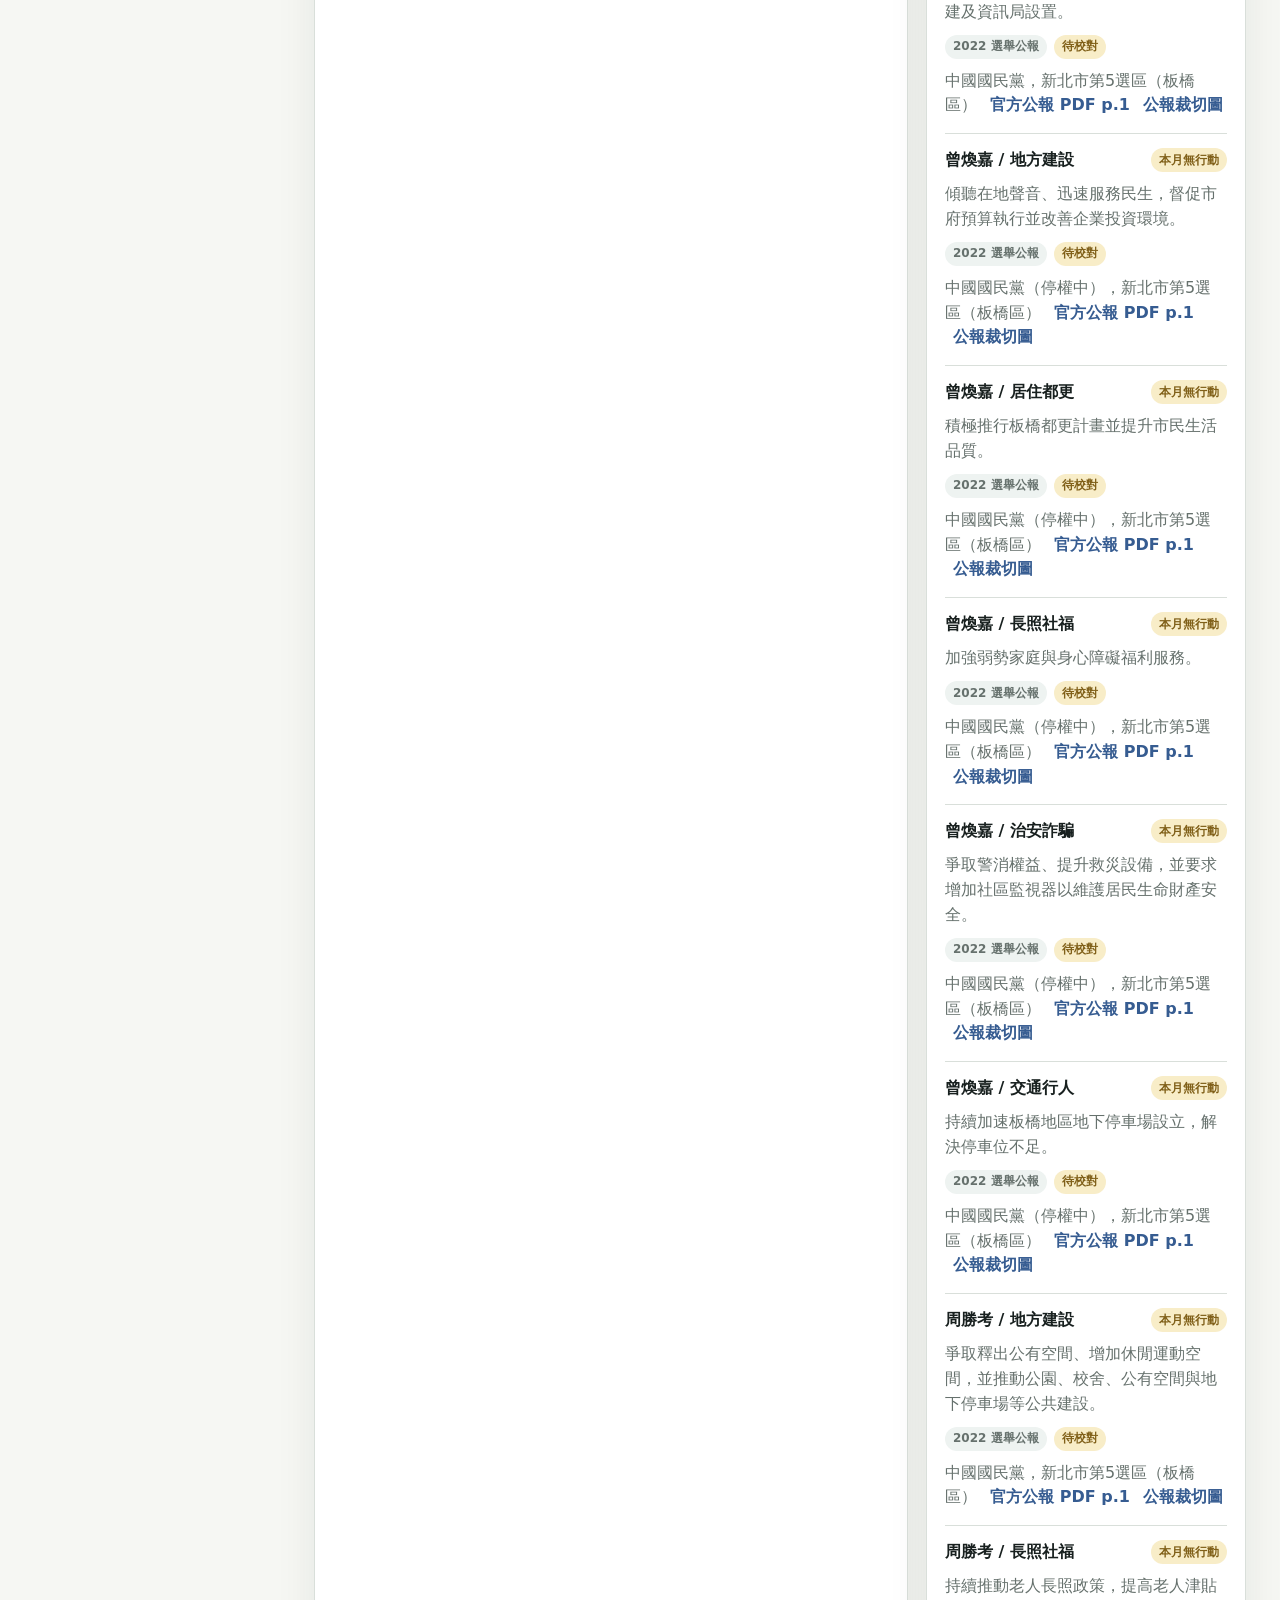
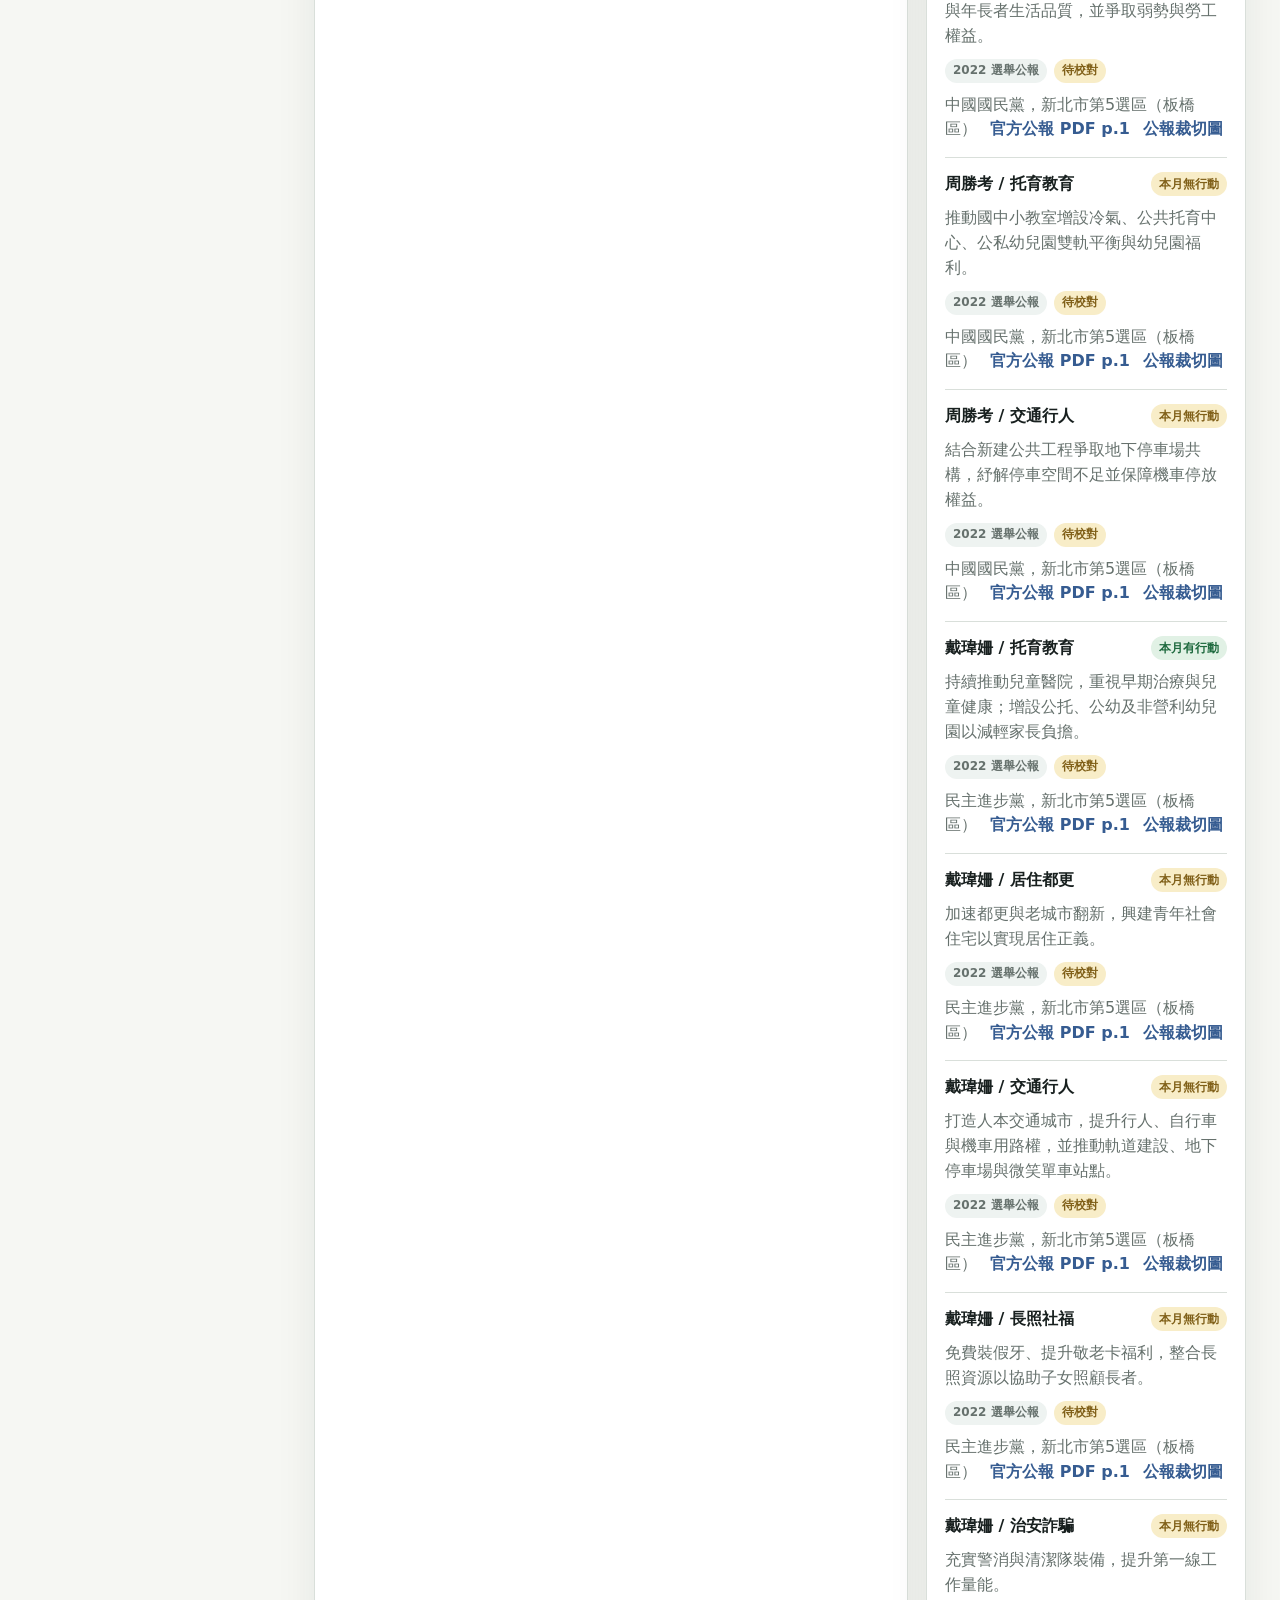
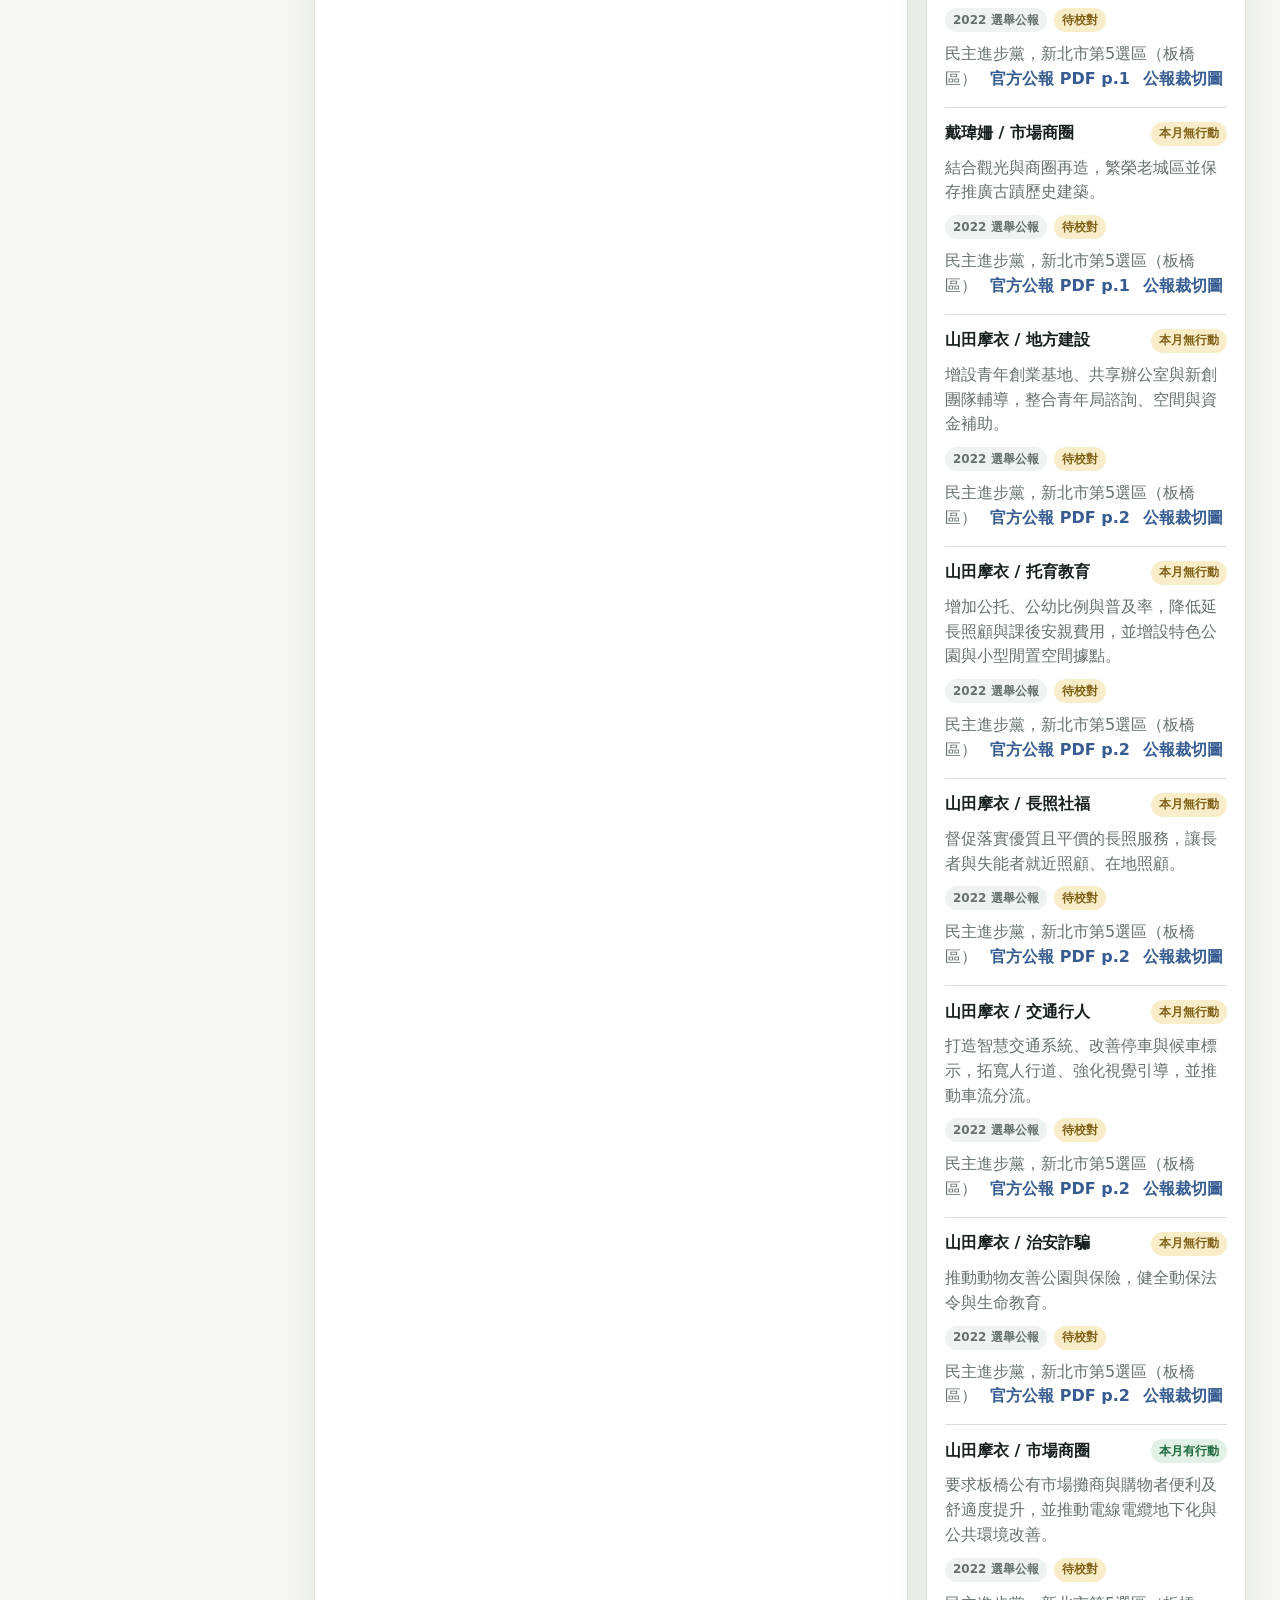
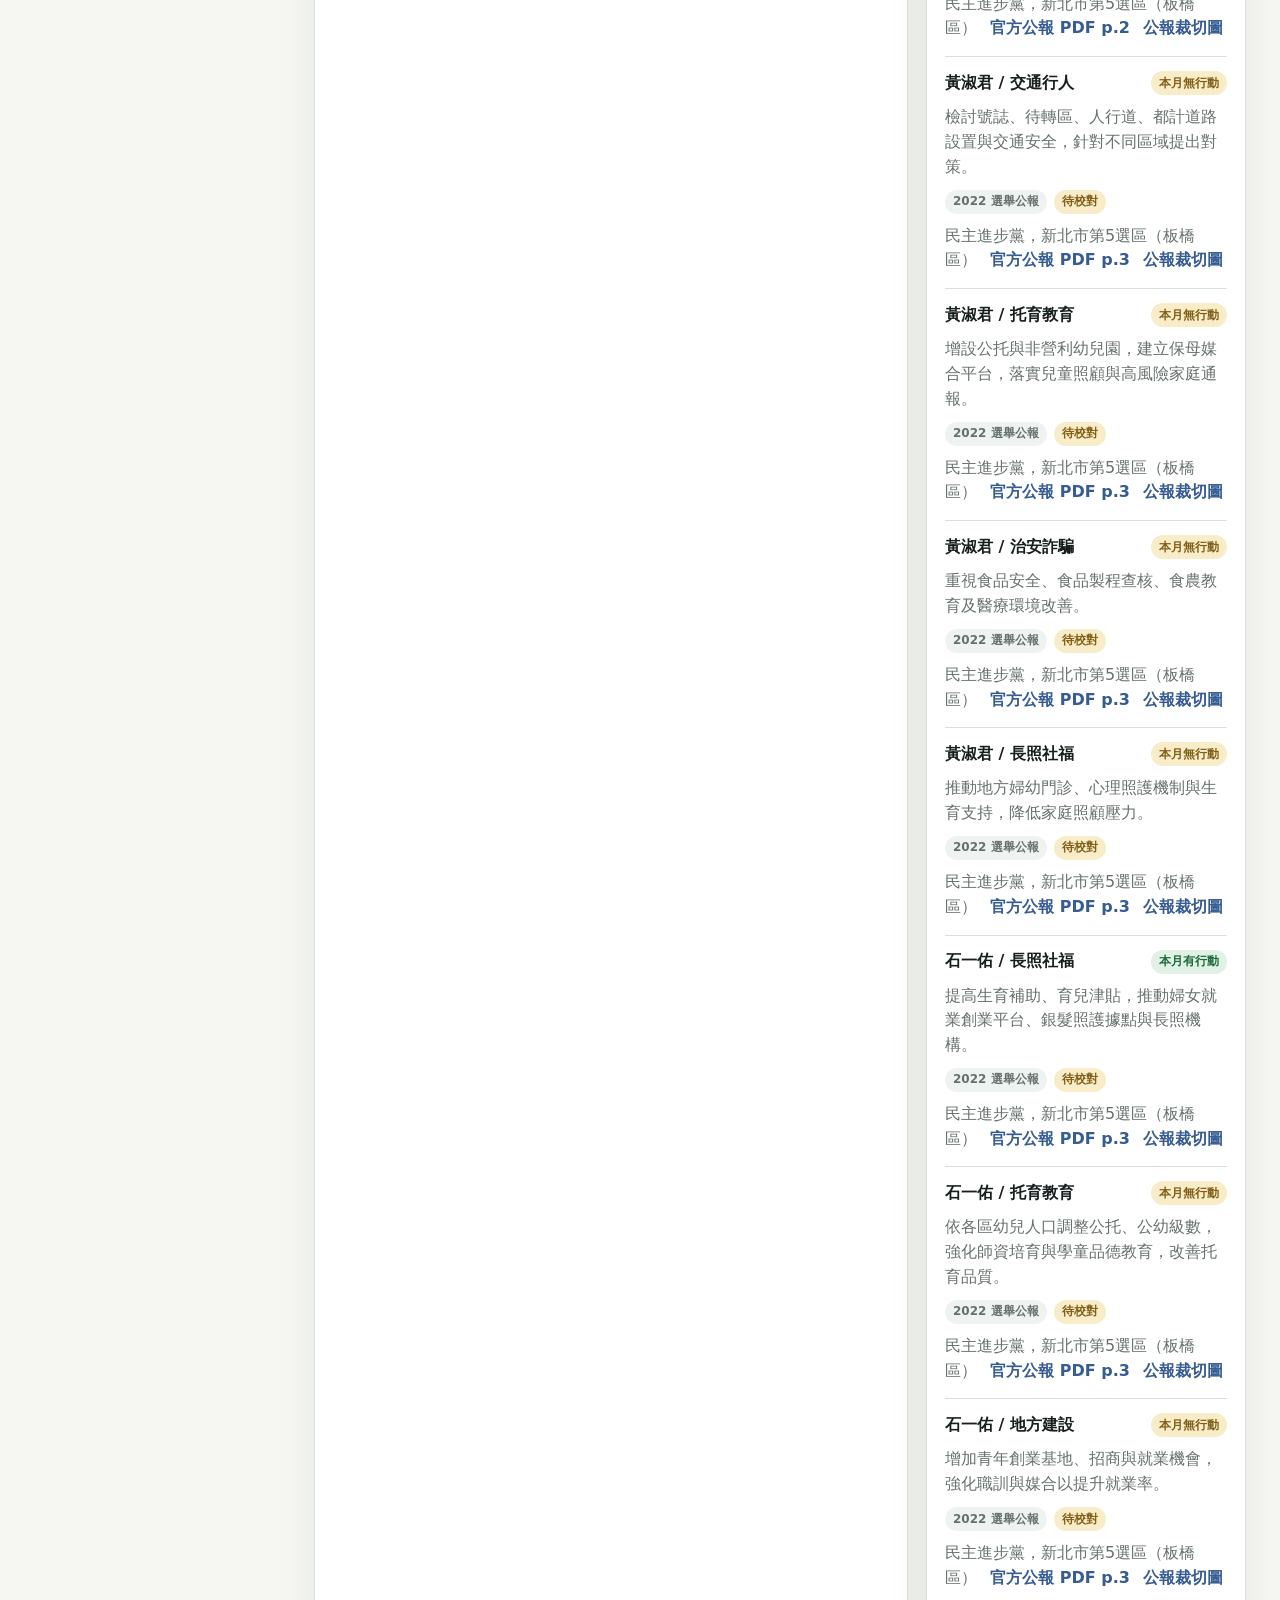
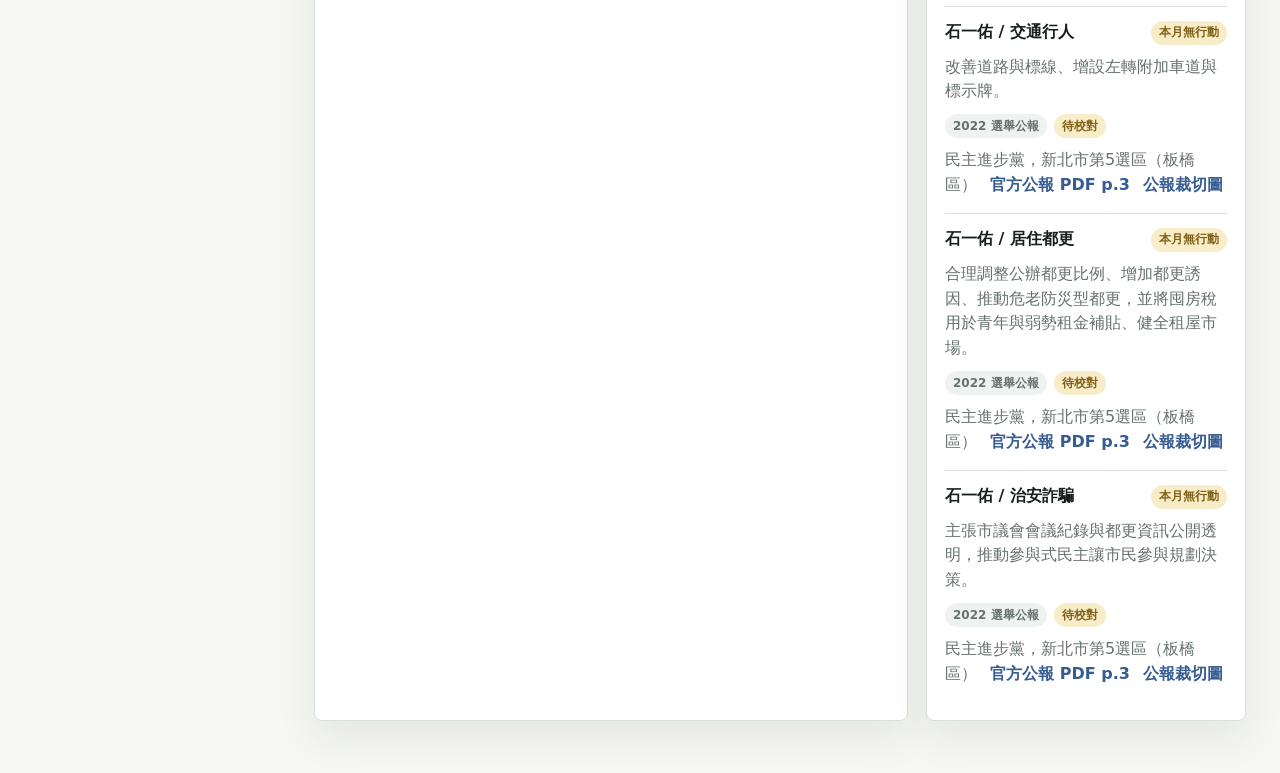
==== commit 5d05e7a7: "Add New Taipei election map" ====
--- a/viewer/index.html
+++ b/viewer/index.html
@@ -13,6 +13,7 @@
         <h1>板橋區議員議題趨勢與行動追蹤</h1>
       </div>
       <div class="header-status">
+        <a class="header-map-link" href="./election-map.html">2026 參選地圖</a>
         <span class="status-dot"></span>
         <span>Demo 模式</span>
       </div>
--- a/viewer/styles.css
+++ b/viewer/styles.css
@@ -93,6 +93,23 @@
   white-space: nowrap;
 }
 
+.header-map-link {
+  padding-right: 10px;
+  border-right: 1px solid var(--line);
+  color: var(--blue);
+  font-size: 13px;
+  font-weight: 850;
+  text-decoration: none;
+}
+
+.header-map-link:hover,
+.header-map-link:focus-visible {
+  color: var(--teal);
+  outline: none;
+  text-decoration: underline;
+  text-underline-offset: 3px;
+}
+
 .status-dot {
   width: 9px;
   height: 9px;
